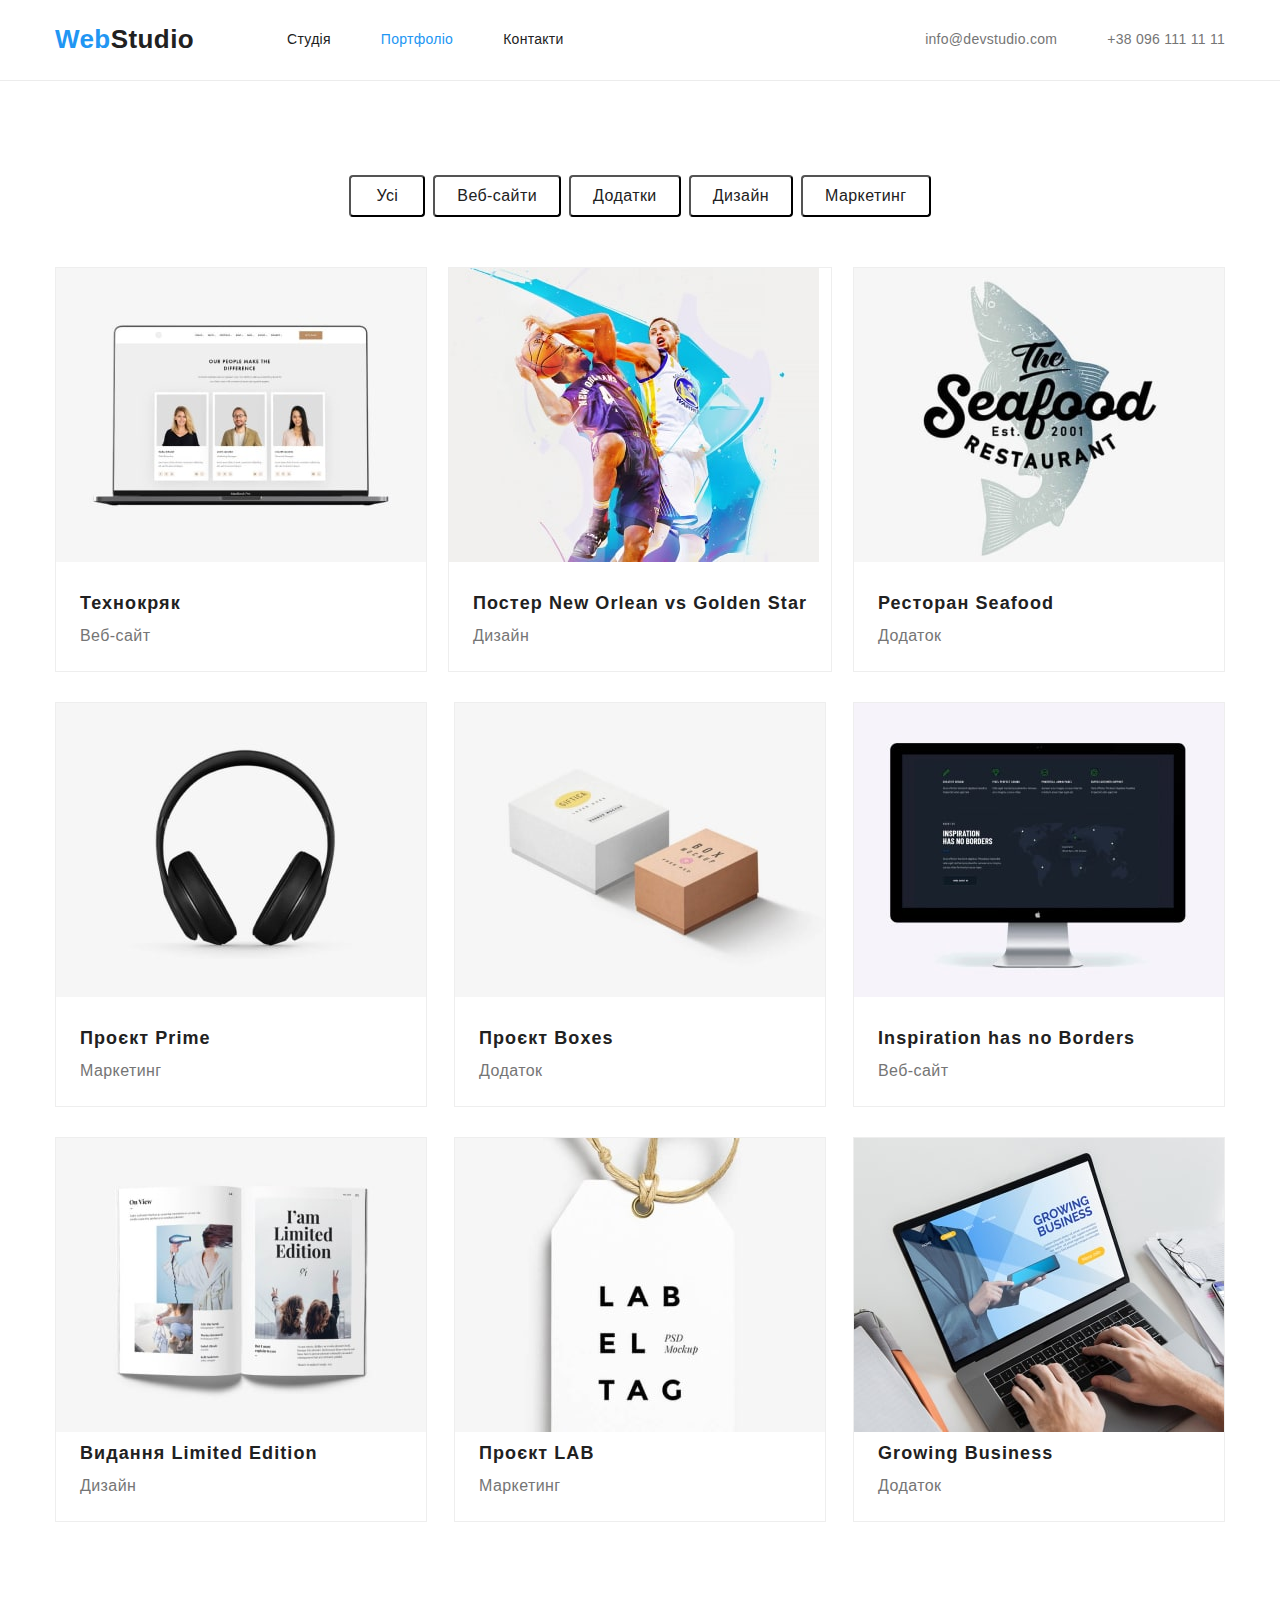
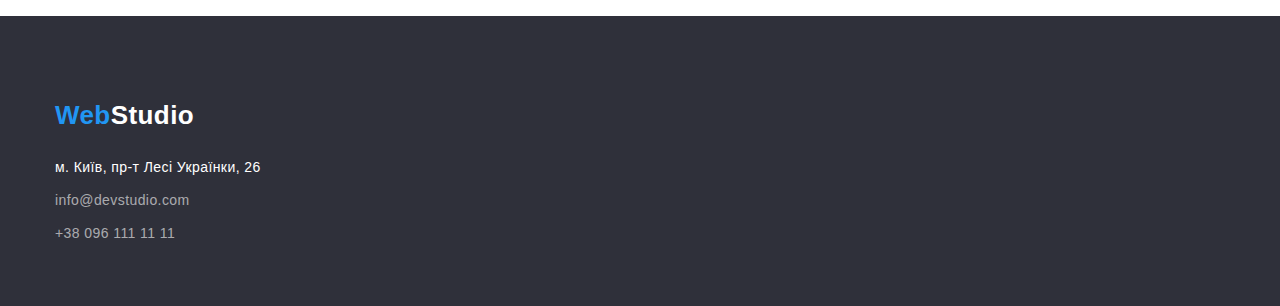
==== portfolio.html @ 5eaafecc "start" ====
<!DOCTYPE html>
<html lang="uk">

<head>
    <meta charset="UTF-8">
    <meta http-equiv="X-UA-Compatible" content="IE=edge">
    <meta name="viewport" content="width=device-width, initial-scale=1.0">
    <title>Портфоліо</title>
    <link rel="stylesheet"
        href="https://fonts.google.com/share?selection.family=Raleway:wght@700%7CRoboto:wght@400;500;700;900">
    <link rel="stylesheet"
        href="https://cdnjs.cloudflare.com/ajax/libs/modern-normalize/1.1.0/modern-normalize.min.css">
    <link rel="stylesheet" href="./css/styles.css">
</head>

<body>
    <header class="section">
        <div class="container header">
            <nav>
                <a class="link logo" href="./index.html"><span class="blue-logo">Web</span><span
                        class="black-logo">Studio</span></a>
                <ul class="list">
                    <li class="item"><a class="link" href="./index.html">Студія</a></li>
                    <li class="item"><a class="link active" href="./portfolio.html">Портфоліо</a></li>
                    <li class="item"><a class="link" href="">Контакти</a></li>
                </ul>
            </nav>
            <ul class="list contacts">
                <li class="item"><a class="link nav-contacts" href="mailto:info@devstudio.com">info@devstudio.com</a>
                </li>
                <li class="item"><a class="link nav-contacts" href="tel:+380961111111">+38 096 111 11 11</a></li>
            </ul>
        </div>
    </header>
    <main>
        <section class="section">
            <div class="container">
                <h1 class="visially-hidden">Приклади робіт</h1>
                <ul class="list buttons">
                    <li class="portfolio-item"><button class="btn common" type="button">Усі</button></li>
                    <li class="portfolio-item"><button class="btn" type="button">Веб-сайти</button></li>
                    <li class="portfolio-item"><button class="btn" type="button">Додатки</button></li>
                    <li class="portfolio-item"><button class="btn" type="button">Дизайн</button></li>
                    <li class="portfolio-item"><button class="btn" type="button">Маркетинг</button></li>
                </ul>
                <ul class="list portfolio">
                    <li class="portfolio-item">
                        <img class="portfolio-img" src="./images/portfolio/img1.jpg" alt="Технокряк" width="370">
                        <h2 class="portfolio-title">Технокряк</h2>
                        <p class="portfolio-text">Веб-сайт</p>
                    </li>
                    <li class="portfolio-item">
                        <img class="portfolio-img" src="./images/portfolio/img2.jpg"
                            alt="Постер New Orlean vs Golden Star" width="370">
                        <h2 class="portfolio-title">Постер New Orlean vs Golden Star</h2>
                        <p class="portfolio-text">Дизайн</p>
                    </li>
                    <li class="portfolio-item">
                        <img class="portfolio-img" src="./images/portfolio/img3.jpg" alt="Ресторан Seafood" width="370">
                        <h2 class="portfolio-title">Ресторан Seafood </h2>
                        <p class="portfolio-text">Додаток</p>
                    </li>
                    <li class="portfolio-item">
                        <img class="portfolio-img" src="./images/portfolio/img4.jpg" alt="Проєкт Prime" width="370">
                        <h2 class="portfolio-title">Проєкт Prime</h2>
                        <p class="portfolio-text">Маркетинг</p>
                    </li>
                    <li class="portfolio-item">
                        <img class="portfolio-img" src="./images/portfolio/img5.jpg" alt="Проєкт Boxes" width="370">
                        <h2 class="portfolio-title">Проєкт Boxes</h2>
                        <p class="portfolio-text">Додаток</p>
                    </li>
                    <li class="portfolio-item">
                        <img class="portfolio-img" src="./images/portfolio/img6.jpg" alt="Inspiration has no Borders"
                            width="370">
                        <h2 class="portfolio-title">Inspiration has no Borders</h2>
                        <p class="portfolio-text">Веб-сайт</p>
                    </li>
                    <li class="portfolio-item">
                        <img src="./images/portfolio/img7.jpg" alt="Видання Limited Edition" width="370">
                        <h2 class="portfolio-title">Видання Limited Edition</h2>
                        <p class="portfolio-text">Дизайн</p>
                    </li>
                    <li class="portfolio-item">
                        <img src="./images/portfolio/img8.jpg" alt="Проєкт LAB" width="370">
                        <h2 class="portfolio-title">Проєкт LAB</h2>
                        <p class="portfolio-text">Маркетинг</p>
                    </li>
                    <li class="portfolio-item">
                        <img src="./images/portfolio/img9.jpg" alt="Growing Business" width="370">
                        <h2 class="portfolio-title">Growing Business</h2>
                        <p class="portfolio-text">Додаток</p>
                    </li>
                </ul>
            </div>

        </section>
    </main>
    <footer class="section">
        <div class="container">
            <a class="link logo" href="./index.html"><span class="blue-logo">Web</span><span
                    class="white-logo">Studio</span></a>
            <address>
                <ul>
                    <li><a class="link foot-adress" href="https://goo.gl/maps/WLWmXLNbsvmNYWDa7" target="_blank"
                            rel="noreferrer noopener nofollow">
                            м.
                            Київ, пр-т Лесі Українки, 26</a></li>
                    <li><a class="link foot-contacts" href="mailto:info@devstudio.com">info@devstudio.com</a></li>
                    <li><a class="link foot-contacts" href="tel:+380961111111">+38 096 111 11 11</a></li>
                </ul>
            </address>
        </div>
    </footer>
</body>

</html>
---- css/styles.css ----
:root {
  --main-color: #757575;
  --accent-color: #2196f3;
  --header-color: #212121;
  --background-color: #ffffff;
  --background-btn: ##f5f4fa;
  --background-section: #2f303a;
}
/* GENERAL */
body {
  font-family: 'Roboto', sans-serif;
  font-size: 14px;
  letter-spacing: 0.03em;
  color: var(--main-color);
  background-color: var(--background-color);
}

h1,
h2,
h3,
h4,
h5,
h6,
p,
ul {
  margin: 0;
  padding: 0;
}
.section {
  padding: 94px 0px;
}

header.section {
  padding-top: 0;
  padding-bottom: 0;
}
.hero.section {
  padding-top: 200px;
  padding-bottom: 200px;
}
footer.section {
  padding-top: 60px;
  padding-bottom: 60px;
}
header {
  border-bottom: 1px solid #ececec;
}

.container {
  width: 1200px;
  margin-top: 0;
  margin-bottom: 0;
  margin-left: auto;
  margin-right: auto;
  padding: 0 15px;
}

nav {
  display: flex;
  align-items: center;
}

.container.header {
  display: flex;
}
.link {
  text-decoration: none;
  font-weight: 500;
  font-size: inherit;
  line-height: 1.14;
  letter-spacing: 0.02em;
  color: var(--header-color);

  display: block;
}
.link.nav-contacts {
  color: inherit;
}

.link:hover,
.link:focus,
.active {
  color: var(--accent-color);
}
.logo {
  font-family: 'Raleway', sans-serif;
  font-style: normal;
  font-weight: 700;
  font-size: 26px;
  line-height: 1.19;
  letter-spacing: inherit;
  margin-right: 93px;
}
.blue-logo {
  color: var(--accent-color);
}
.black-logo {
  color: var(--header-color);
}
.white-logo {
  color: var(--background-color);
}

ul {
  list-style-type: none;
}
.list {
  display: flex;
  justify-content: space-between;
  align-items: center;
}
/* Footer */
.foot-adress {
  font-weight: inherit;
  line-height: 1.71;
  letter-spacing: inherit;
  color: var(--background-color);
  margin-bottom: 9px;
}
.foot-contacts {
  font-weight: inherit;
  line-height: 1.71;
  letter-spacing: inherit;
  color: rgba(255, 255, 255, 0.6);
}
.container .link.logo {
  margin-top: 24px;
  margin-bottom: 25px;
}
address {
  font-style: normal;
}

address li:not(:last-child) {
  margin-bottom: 9px;
}

/* Studio */

.list > .item:not(:last-child) {
  margin-right: 50px;
}

.list.contacts {
  margin-left: auto;
}
.list.peculiarities,
.list.our-team {
  gap: 30px;
  align-items: flex-start;
}

.hero h1 {
  font-weight: 900;
  font-size: 44px;
  line-height: 1.36;
  letter-spacing: 0.06em;
  text-align: center;
  color: var(--background-color);

  margin-bottom: 30px;
}
.hero,
footer {
  background-color: var(--background-section);
}
.hero-btn {
  font-family: inherit;
  font-weight: 700;
  font-size: 16px;
  line-height: 1.88;

  text-align: center;
  letter-spacing: 0.06em;
  color: var(--background-color);
  background-color: var(--accent-color);

  display: block;
  width: 216px;
  height: 50px;
  border-radius: 4px;
  margin-left: auto;
  margin-right: auto;
}
.hero-btn:active,
.hero-btn:hover,
.hero-btn:focus {
  background: #188ce8;
  box-shadow: 0px 4px 4px rgba(0, 0, 0, 0.15);
  border-radius: 4px;
  cursor: pointer;
}
.visially-hidden{
  position: absolute;
  white-space: nowrap;
  width: 1px;
  height: 1px;
  overflow: hidden;
  border: 0;
  padding: 0;
  clip: rect(0 0 0 0);
  clip-path: inset(50%);
  margin: -1px;
}

.peculiarities h3 {
  font-size: inherit;
  font-weight: 700;
  line-height: 1.14;
  color: var(--header-color);
  margin-bottom: 10px;
}

.peculiarities p {
  line-height: 1.71;
}
.section.our-mission {
  padding-top: 0;
}
.our-mission-title {
  font-size: 36px;
  line-height: 1.17;
  text-align: center;
  color: var(--header-color);

  margin-bottom: 50px;
}
.our-team img {
  margin-bottom: 30px;
}
.our-team h3 {
  font-weight: 500;
  font-size: 16px;
  line-height: 1.19;
  text-align: center;
  color: var(--header-color);
  margin-bottom: 10px;
}
.our-team p {
  font-size: 16px;
  line-height: 1.19;
  text-align: center;
}
.our-team-item {
  box-shadow: 0px 1px 3px rgba(0, 0, 0, 0.12), 0px 1px 1px rgba(0, 0, 0, 0.14),
    0px 2px 1px rgba(0, 0, 0, 0.2);
  border-radius: 0px 0px 4px 4px;
}

/* Portfolio */
.portfolio-img {
  margin-bottom: 20px;
}

.portfolio-title {
  font-size: 18px;
  line-height: 2;
  letter-spacing: 0.06em;
  color: var(--header-color);
  margin-left: 24px;
  margin-right: 24px;
}
.portfolio-text {
  font-size: 16px;
  line-height: 1.88;
  margin-left: 24px;
  margin-right: 24px;
  margin-bottom: 20px;
}
.list.buttons {
  justify-content: center;
  margin-bottom: 50px;
}
.list.buttons > .portfolio-item:not(:last-child) {
  margin-right: 8px;
}
.btn {
  font-family: inherit;
  font-weight: 500;
  font-size: 16px;
  line-height: 1.62;
  text-align: center;
  letter-spacing: inherit;
  color: var(--header-color);
  background-color: var(--background-btn);

  padding: 6px 22px;
  border-radius: 4px;
}
.btn.common {
  padding-left: 25px;
  padding-right: 25px;
}
.btn:focus,
.btn:hover,
.btn:active {
  cursor: pointer;
  color: var(--background-color);
  background-color: var(--accent-color);
}
.list.portfolio {
  flex-wrap: wrap;
}
.list.portfolio .portfolio-item {
  border: 1px solid #eeeeee;
  margin-bottom: 30px;
}
.list.portfolio > .portfolio-item:nth-child(n + 7) {
  margin-bottom: 0px;
}
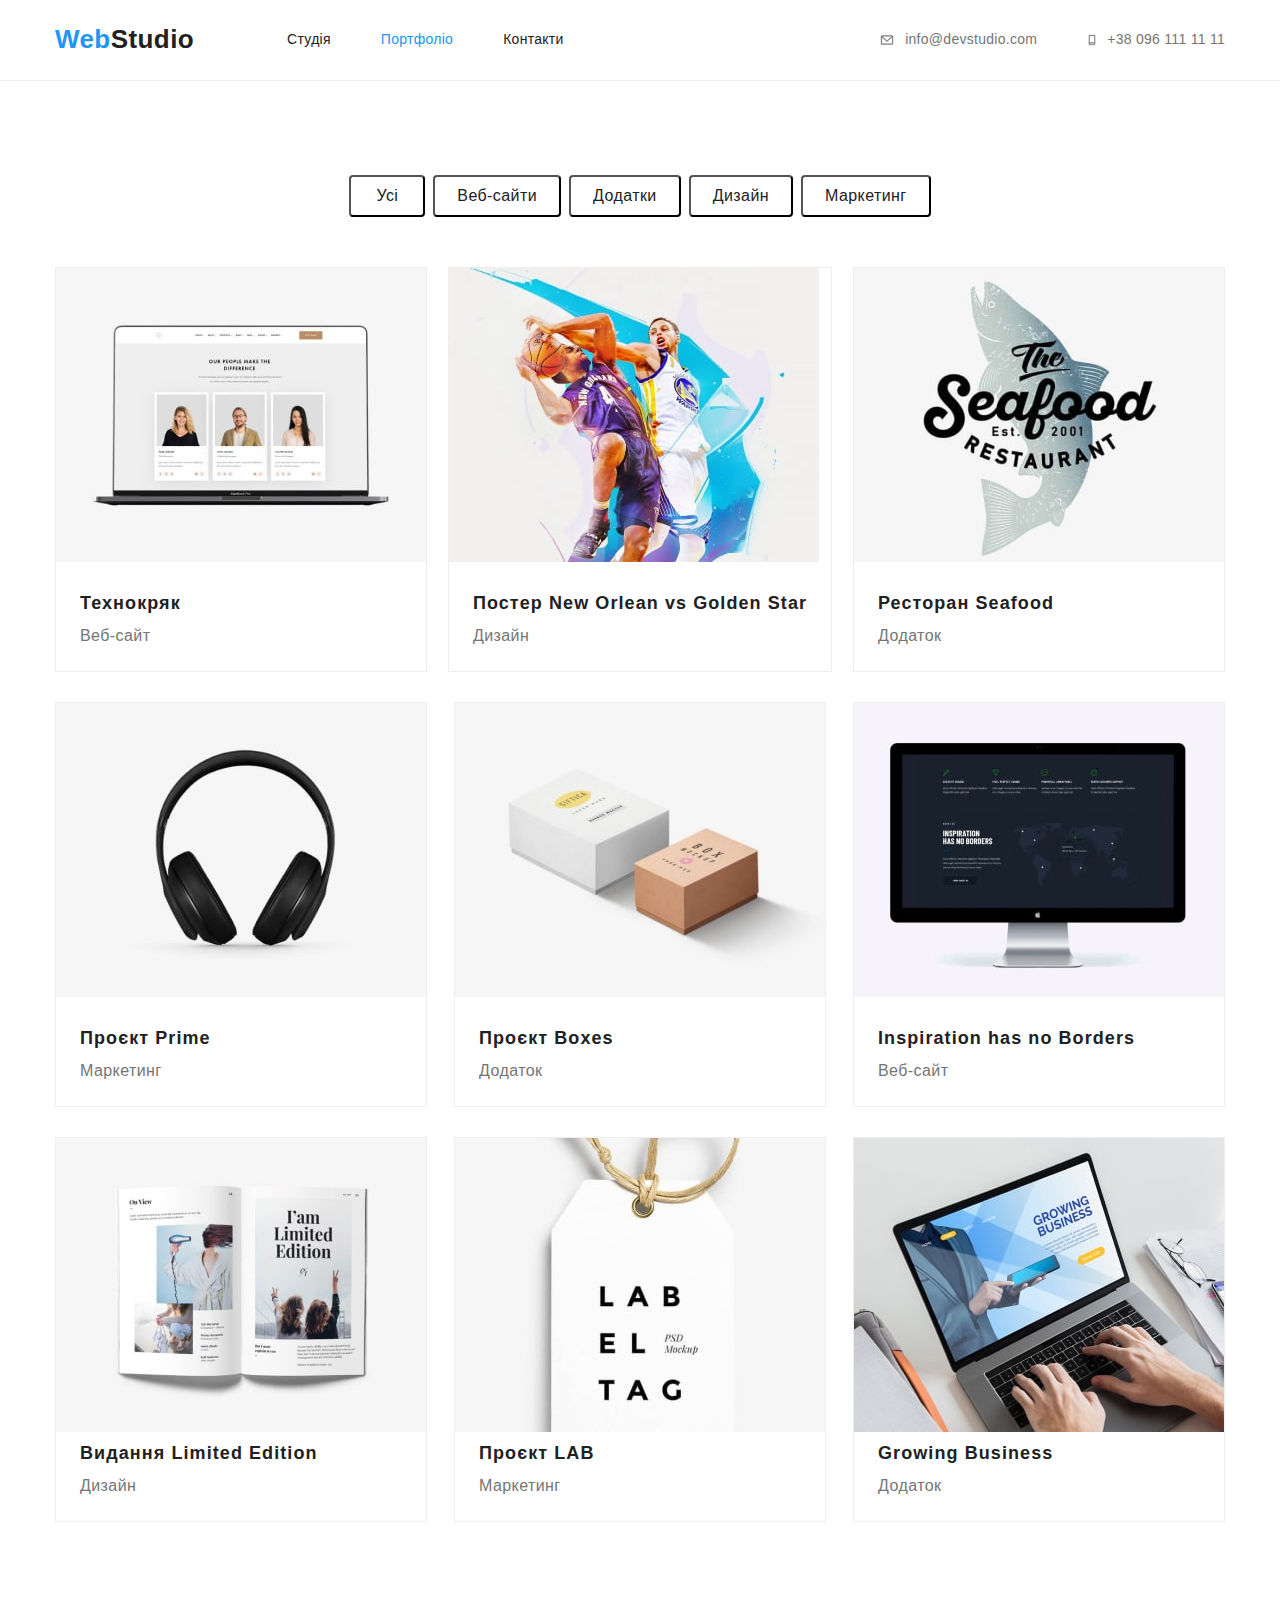
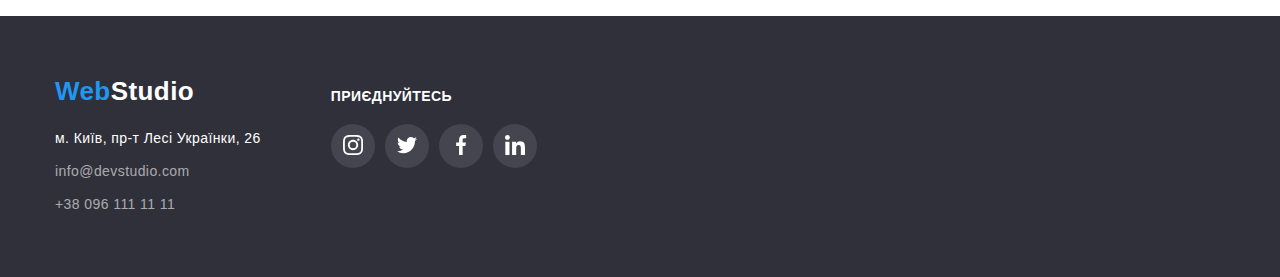
==== commit ca77edd1: "Етап 1" ====
--- a/portfolio.html
+++ b/portfolio.html
@@ -26,9 +26,17 @@
                 </ul>
             </nav>
             <ul class="list contacts">
-                <li class="item"><a class="link nav-contacts" href="mailto:info@devstudio.com">info@devstudio.com</a>
+                <li class="item">
+
+                    <a class="link nav-contacts" href="mailto:info@devstudio.com">
+                        <svg class="nav-contacts-icon-email">
+                            <use href="./images/icons.svg#icon-envelope"></use>
+                        </svg>info@devstudio.com</a>
                 </li>
-                <li class="item"><a class="link nav-contacts" href="tel:+380961111111">+38 096 111 11 11</a></li>
+                <li class="item"><a class="link nav-contacts" href="tel:+380961111111">
+                        <svg class="nav-contacts-icon-phone">
+                            <use href="./images/icons.svg#icon-smartphone"></use>
+                        </svg>+38 096 111 11 11</a></li>
             </ul>
         </div>
     </header>
@@ -98,18 +106,53 @@
     </main>
     <footer class="section">
         <div class="container">
-            <a class="link logo" href="./index.html"><span class="blue-logo">Web</span><span
-                    class="white-logo">Studio</span></a>
-            <address>
-                <ul>
-                    <li><a class="link foot-adress" href="https://goo.gl/maps/WLWmXLNbsvmNYWDa7" target="_blank"
-                            rel="noreferrer noopener nofollow">
-                            м.
-                            Київ, пр-т Лесі Українки, 26</a></li>
-                    <li><a class="link foot-contacts" href="mailto:info@devstudio.com">info@devstudio.com</a></li>
-                    <li><a class="link foot-contacts" href="tel:+380961111111">+38 096 111 11 11</a></li>
+            <div class="footer-contacts">
+                <a class="link logo footer" href="./index.html"><span class="blue-logo">Web</span><span
+                        class="white-logo">Studio</span></a>
+                <address>
+                    <ul>
+                        <li><a class="link foot-adress" href="https://goo.gl/maps/WLWmXLNbsvmNYWDa7" target="_blank"
+                                rel="noreferrer noopener nofollow">
+                                м.
+                                Київ, пр-т Лесі Українки, 26</a></li>
+                        <li><a class="link foot-contacts" href="mailto:info@devstudio.com">info@devstudio.com</a></li>
+                        <li><a class="link foot-contacts" href="tel:+380961111111">+38 096 111 11 11</a></li>
+                    </ul>
+                </address>
+            </div>
+            <div class="footer-social-links">
+                <p>приєднуйтесь</p>
+                <ul class="social-links">
+                    <li class="social-link">
+                        <a href="">
+                            <svg class="social-link-svg">
+                                <use href="./images/icons.svg#icon-instagram"></use>
+                            </svg>
+                        </a>
+                    </li>
+                    <li class="social-link">
+                        <a href="">
+                            <svg class="social-link-svg">
+                                <use href="./images/icons.svg#icon-twitter"></use>
+                            </svg>
+                        </a>
+                    </li>
+                    <li class="social-link">
+                        <a href="">
+                            <svg class="social-link-svg">
+                                <use href="./images/icons.svg#icon-facebook"></use>
+                            </svg>
+                        </a>
+                    </li>
+                    <li class="social-link">
+                        <a href="">
+                            <svg class="social-link-svg">
+                                <use href="./images/icons.svg#icon-linkedin"></use>
+                            </svg>
+                        </a>
+                    </li>
                 </ul>
-            </address>
+            </div>
         </div>
     </footer>
 </body>
--- a/css/styles.css
+++ b/css/styles.css
@@ -2,17 +2,18 @@
   --main-color: #757575;
   --accent-color: #2196f3;
   --header-color: #212121;
-  --background-color: #ffffff;
+  --white-color: #ffffff;
   --background-btn: ##f5f4fa;
   --background-section: #2f303a;
+  --social-link-color: #afb1b8;
 }
 /* GENERAL */
 body {
-  font-family: 'Roboto', sans-serif;
+  font-family: "Roboto", sans-serif;
   font-size: 14px;
   letter-spacing: 0.03em;
   color: var(--main-color);
-  background-color: var(--background-color);
+  background-color: var(--white-color);
 }
 
 h1,
@@ -74,7 +75,24 @@
   display: block;
 }
 .link.nav-contacts {
+  display: flex;
+  align-items: center;
   color: inherit;
+}
+
+.nav-contacts-icon-email,
+.nav-contacts-icon-phone {
+  stroke: currentColor;
+  margin-right: 10px;
+}
+
+.nav-contacts-icon-email {
+  width: 16px;
+  height: 12px;
+}
+.nav-contacts-icon-phone {
+  width: 10px;
+  height: 16px;
 }
 
 .link:hover,
@@ -83,7 +101,7 @@
   color: var(--accent-color);
 }
 .logo {
-  font-family: 'Raleway', sans-serif;
+  font-family: "Raleway", sans-serif;
   font-style: normal;
   font-weight: 700;
   font-size: 26px;
@@ -98,7 +116,7 @@
   color: var(--header-color);
 }
 .white-logo {
-  color: var(--background-color);
+  color: var(--white-color);
 }
 
 ul {
@@ -114,7 +132,7 @@
   font-weight: inherit;
   line-height: 1.71;
   letter-spacing: inherit;
-  color: var(--background-color);
+  color: var(--white-color);
   margin-bottom: 9px;
 }
 .foot-contacts {
@@ -135,6 +153,64 @@
   margin-bottom: 9px;
 }
 
+footer .container {
+  display: flex;
+}
+.footer-contacts {
+  margin-right: 70px;
+}
+.link.logo.footer {
+  margin: 0px 0px 20px;
+}
+
+.footer-social-links > p {
+  font-weight: 700;
+  line-height: calc(16 / 14);
+  text-transform: uppercase;
+
+  margin-top: 12px;
+  margin-bottom: 20px;
+  color: var(--white-color);
+}
+.social-links {
+  display: inline-flex;
+  width: 206px;
+  height: 44px;
+  justify-content: space-between;
+}
+.social-link {
+  display: flex;
+  justify-content: center;
+  align-items: center;
+  width: 44px;
+  height: 44px;
+
+  background-color: rgba(255, 255, 255, 0.1);
+  border-radius: 50%;
+  cursor: pointer;
+}
+.social-link:hover,
+.social-link:focus {
+  background-color: var(--accent-color);
+}
+
+.social-link:not(:nth-last-child()) {
+  margin-right: 10px;
+}
+.social-link-svg {
+  width: 20px;
+  height: 20px;
+  fill: var(--social-link-color);
+}
+.social-link-svg:hover,
+.social-link-svg:focus {
+  fill: var(--white-color);
+}
+
+footer .social-link-svg {
+  fill: var(--white-color);
+}
+
 /* Studio */
 
 .list > .item:not(:last-child) {
@@ -156,12 +232,12 @@
   line-height: 1.36;
   letter-spacing: 0.06em;
   text-align: center;
-  color: var(--background-color);
+  color: var(--white-color);
 
   margin-bottom: 30px;
 }
-.hero,
-footer {
+.hero.section,
+footer.section {
   background-color: var(--background-section);
 }
 .hero-btn {
@@ -172,7 +248,7 @@
 
   text-align: center;
   letter-spacing: 0.06em;
-  color: var(--background-color);
+  color: var(--white-color);
   background-color: var(--accent-color);
 
   display: block;
@@ -190,7 +266,7 @@
   border-radius: 4px;
   cursor: pointer;
 }
-.visially-hidden{
+.visially-hidden {
   position: absolute;
   white-space: nowrap;
   width: 1px;
@@ -203,6 +279,24 @@
   margin: -1px;
 }
 
+.peculiarities-thumb {
+  display: flex;
+  justify-content: center;
+  align-items: center;
+  width: 270px;
+  height: 120px;
+  margin-bottom: 30px;
+
+  background: var(--background-btn);
+  border-radius: 4px;
+}
+
+.peculiarities-svg {
+  width: 70px;
+  height: 70px;
+  fill: #188ce8;
+}
+
 .peculiarities h3 {
   font-size: inherit;
   font-weight: 700;
@@ -217,7 +311,7 @@
 .section.our-mission {
   padding-top: 0;
 }
-.our-mission-title {
+h2.title {
   font-size: 36px;
   line-height: 1.17;
   text-align: center;
@@ -240,11 +334,47 @@
   font-size: 16px;
   line-height: 1.19;
   text-align: center;
-}
+  margin-bottom: 16px;
+}
+.our-team .social-links {
+  margin: 0 32px 30px;
+}
+
 .our-team-item {
   box-shadow: 0px 1px 3px rgba(0, 0, 0, 0.12), 0px 1px 1px rgba(0, 0, 0, 0.14),
     0px 2px 1px rgba(0, 0, 0, 0.2);
   border-radius: 0px 0px 4px 4px;
+}
+
+.client-links {
+  display: flex;
+  justify-content: space-between;
+  align-items: center;
+}
+.client-link {
+  display: flex;
+  justify-content: center;
+  align-items: center;
+  width: 170px;
+  height: 92px;
+
+  border: 1px solid var(--social-link-color);
+  border-radius: 4px;
+}
+.client-link:hover,
+.client-link:focus {
+  cursor: pointer;
+  border-color: var(--accent-color);
+}
+
+.client-link-svg {
+  width: 106px;
+  height: 60px;
+  fill: var(--social-link-color);
+}
+.client-link-svg:hover,
+.client-link-svg:focus {
+  fill: var(--accent-color);
 }
 
 /* Portfolio */
@@ -295,7 +425,7 @@
 .btn:hover,
 .btn:active {
   cursor: pointer;
-  color: var(--background-color);
+  color: var(--white-color);
   background-color: var(--accent-color);
 }
 .list.portfolio {
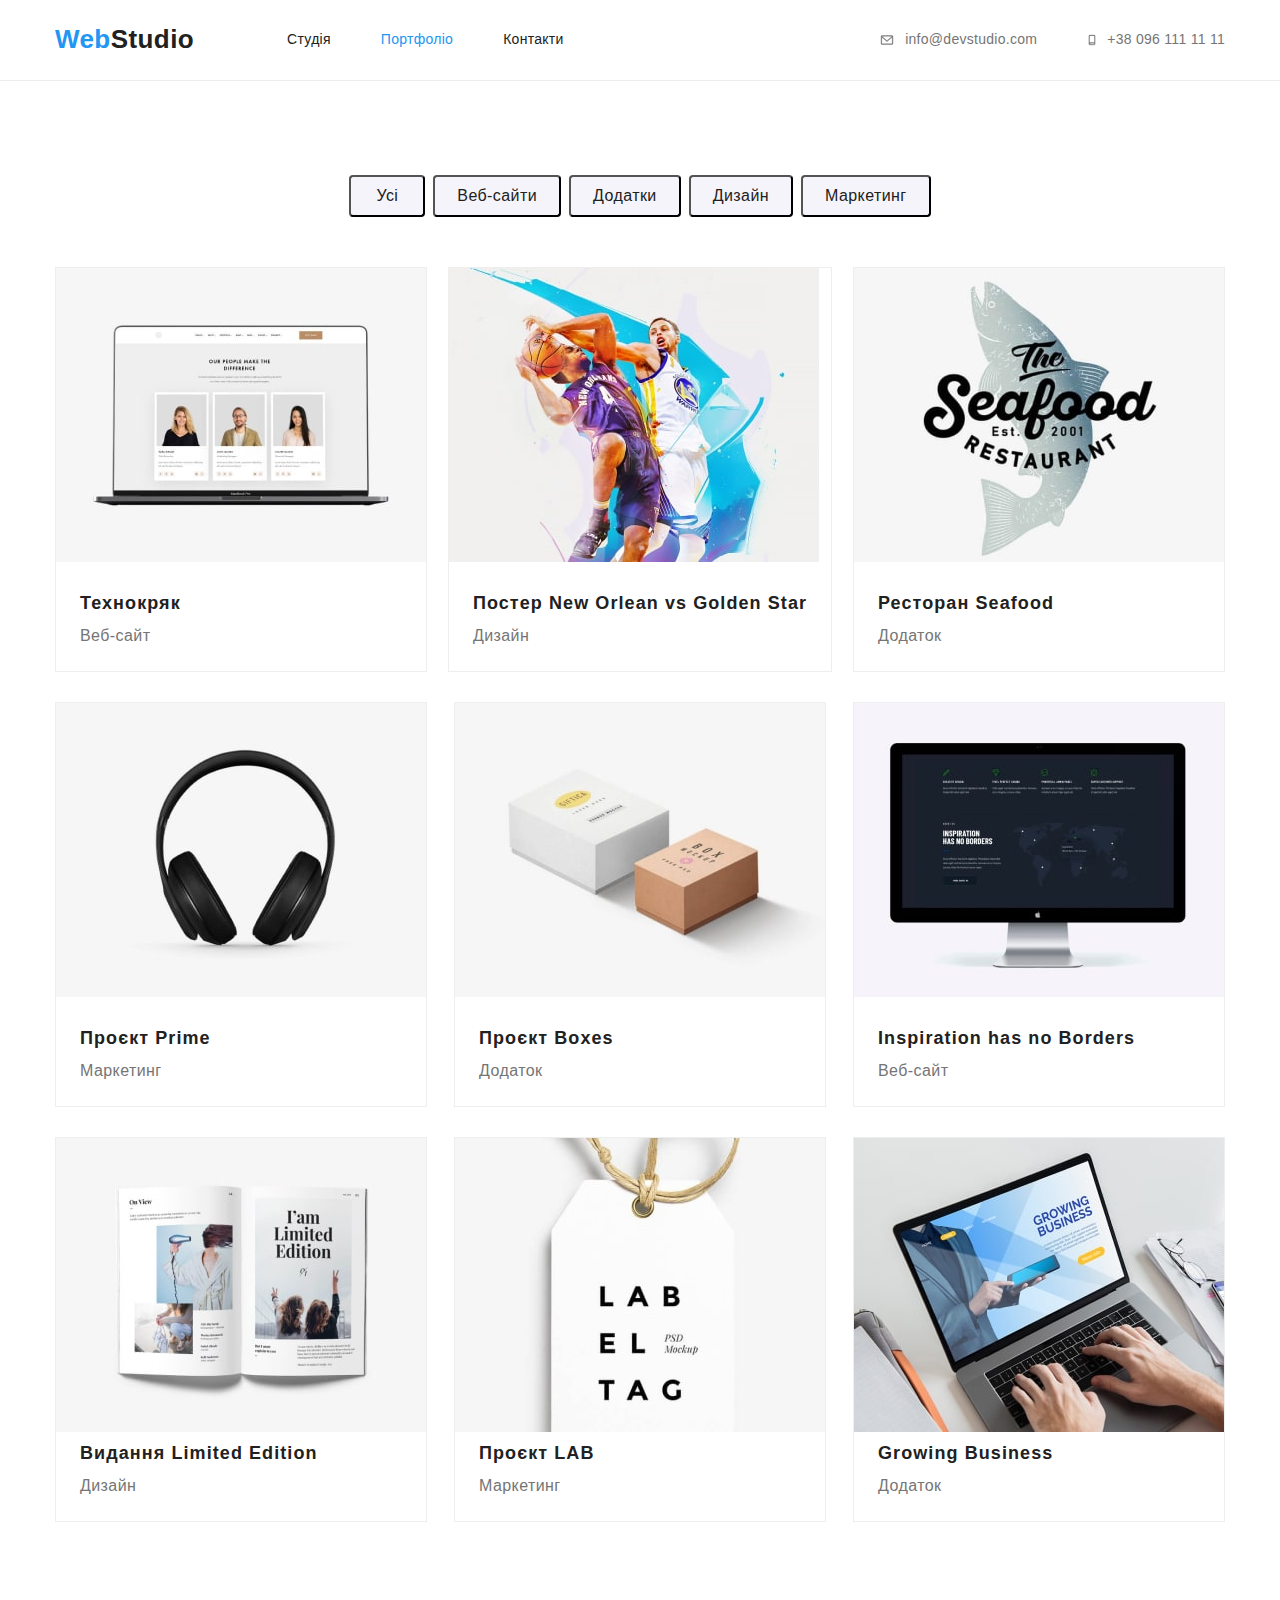
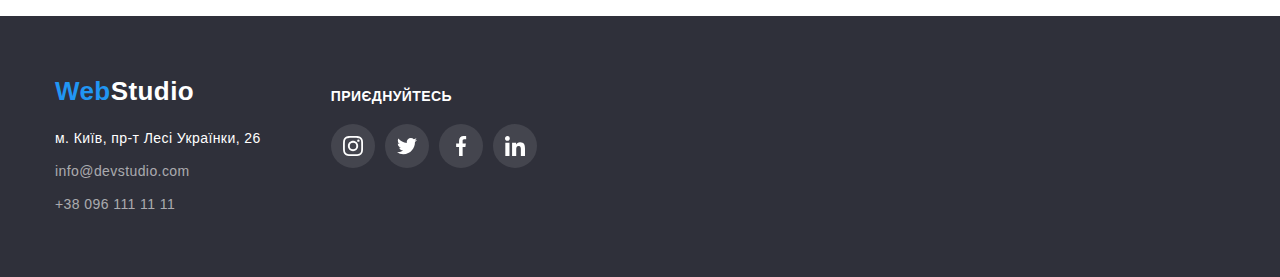
==== commit 9050a7a4: "final" ====
--- a/portfolio.html
+++ b/portfolio.html
@@ -120,32 +120,32 @@
                     </ul>
                 </address>
             </div>
-            <div class="footer-social-links">
+            <div class="footer-social-list-links">
                 <p>приєднуйтесь</p>
-                <ul class="social-links">
-                    <li class="social-link">
-                        <a href="">
+                <ul class="social-list-links">
+                    <li class="social-item">
+                        <a class="social-link" href="">
                             <svg class="social-link-svg">
                                 <use href="./images/icons.svg#icon-instagram"></use>
                             </svg>
                         </a>
                     </li>
-                    <li class="social-link">
-                        <a href="">
+                    <li class="social-item">
+                        <a class="social-link" href="">
                             <svg class="social-link-svg">
                                 <use href="./images/icons.svg#icon-twitter"></use>
                             </svg>
                         </a>
                     </li>
-                    <li class="social-link">
-                        <a href="">
+                    <li class="social-item">
+                        <a class="social-link" href="">
                             <svg class="social-link-svg">
                                 <use href="./images/icons.svg#icon-facebook"></use>
                             </svg>
                         </a>
                     </li>
-                    <li class="social-link">
-                        <a href="">
+                    <li class="social-item">
+                        <a class="social-link" href="">
                             <svg class="social-link-svg">
                                 <use href="./images/icons.svg#icon-linkedin"></use>
                             </svg>
--- a/css/styles.css
+++ b/css/styles.css
@@ -3,7 +3,7 @@
   --accent-color: #2196f3;
   --header-color: #212121;
   --white-color: #ffffff;
-  --background-btn: ##f5f4fa;
+  --background-btn: #f5f4fa;
   --background-section: #2f303a;
   --social-link-color: #afb1b8;
 }
@@ -89,10 +89,12 @@
 .nav-contacts-icon-email {
   width: 16px;
   height: 12px;
+  fill: currentColor;
 }
 .nav-contacts-icon-phone {
   width: 10px;
   height: 16px;
+  fill: currentColor;
 }
 
 .link:hover,
@@ -152,7 +154,9 @@
 address li:not(:last-child) {
   margin-bottom: 9px;
 }
-
+footer.section {
+  background-color: var(--background-section);
+}
 footer .container {
   display: flex;
 }
@@ -163,7 +167,7 @@
   margin: 0px 0px 20px;
 }
 
-.footer-social-links > p {
+.footer-social-list-links > p {
   font-weight: 700;
   line-height: calc(16 / 14);
   text-transform: uppercase;
@@ -172,7 +176,7 @@
   margin-bottom: 20px;
   color: var(--white-color);
 }
-.social-links {
+.social-list-links {
   display: inline-flex;
   width: 206px;
   height: 44px;
@@ -185,13 +189,14 @@
   width: 44px;
   height: 44px;
 
+  color: var(--social-link-color);
   background-color: rgba(255, 255, 255, 0.1);
   border-radius: 50%;
-  cursor: pointer;
 }
 .social-link:hover,
 .social-link:focus {
   background-color: var(--accent-color);
+  color: var(--white-color);
 }
 
 .social-link:not(:nth-last-child()) {
@@ -200,11 +205,8 @@
 .social-link-svg {
   width: 20px;
   height: 20px;
-  fill: var(--social-link-color);
-}
-.social-link-svg:hover,
-.social-link-svg:focus {
-  fill: var(--white-color);
+
+  fill: currentColor;
 }
 
 footer .social-link-svg {
@@ -236,9 +238,17 @@
 
   margin-bottom: 30px;
 }
-.hero.section,
-footer.section {
-  background-color: var(--background-section);
+.hero.section {
+  background-image: linear-gradient(
+      to bottom,
+      rgba(47, 48, 58, 0.4),
+      rgba(47, 48, 58, 0.4)
+    ),
+    url(../images/hero-img.jpg);
+  background-repeat: no-repeat;
+  background-position: center;
+  background-size: 1600px;
+  background-color: #c4c4c4;
 }
 .hero-btn {
   font-family: inherit;
@@ -250,6 +260,7 @@
   letter-spacing: 0.06em;
   color: var(--white-color);
   background-color: var(--accent-color);
+  box-shadow: 0px 4px 4px rgba(0, 0, 0, 0.15);
 
   display: block;
   width: 216px;
@@ -287,14 +298,14 @@
   height: 120px;
   margin-bottom: 30px;
 
-  background: var(--background-btn);
+  background-color: var(--background-btn);
   border-radius: 4px;
 }
 
 .peculiarities-svg {
   width: 70px;
   height: 70px;
-  fill: #188ce8;
+  fill: #000;
 }
 
 .peculiarities h3 {
@@ -336,7 +347,7 @@
   text-align: center;
   margin-bottom: 16px;
 }
-.our-team .social-links {
+.our-team .social-list-links {
   margin: 0 32px 30px;
 }
 
@@ -346,7 +357,7 @@
   border-radius: 0px 0px 4px 4px;
 }
 
-.client-links {
+.client-list-links {
   display: flex;
   justify-content: space-between;
   align-items: center;
@@ -358,23 +369,21 @@
   width: 170px;
   height: 92px;
 
+  color: var(--social-link-color);
   border: 1px solid var(--social-link-color);
   border-radius: 4px;
 }
 .client-link:hover,
 .client-link:focus {
-  cursor: pointer;
+  /* cursor: pointer; */
   border-color: var(--accent-color);
+  color: var(--accent-color);
 }
 
 .client-link-svg {
   width: 106px;
   height: 60px;
-  fill: var(--social-link-color);
-}
-.client-link-svg:hover,
-.client-link-svg:focus {
-  fill: var(--accent-color);
+  fill: currentColor;
 }
 
 /* Portfolio */
@@ -427,6 +436,8 @@
   cursor: pointer;
   color: var(--white-color);
   background-color: var(--accent-color);
+  box-shadow: 0px 3px 1px rgba(0, 0, 0, 0.1), 0px 1px 2px rgba(0, 0, 0, 0.08),
+    0px 2px 2px rgba(0, 0, 0, 0.12);
 }
 .list.portfolio {
   flex-wrap: wrap;
@@ -438,3 +449,8 @@
 .list.portfolio > .portfolio-item:nth-child(n + 7) {
   margin-bottom: 0px;
 }
+.portfolio-item:hover,
+.portfolio-item:focus {
+  box-shadow: 0px 1px 1px rgba(0, 0, 0, 0.12), 0px 4px 4px rgba(0, 0, 0, 0.06),
+    1px 4px 6px rgba(0, 0, 0, 0.16);
+}
